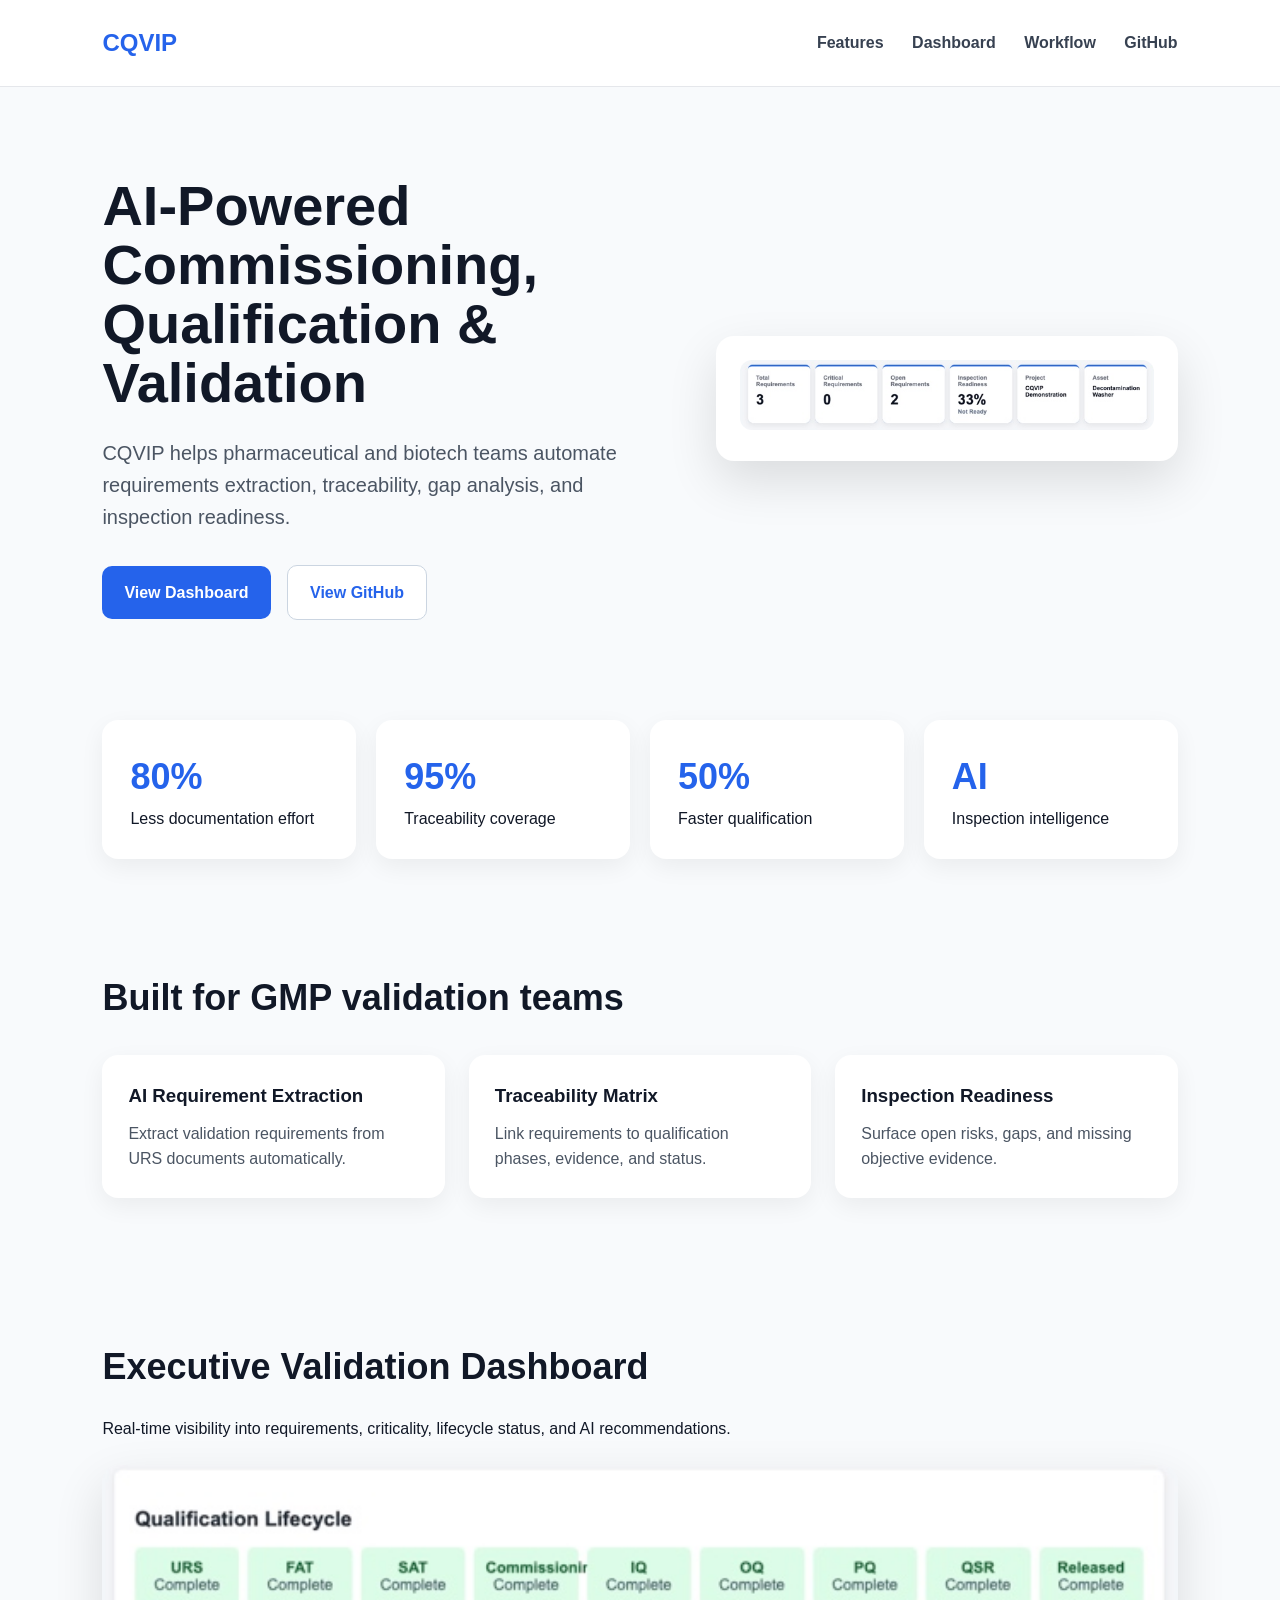
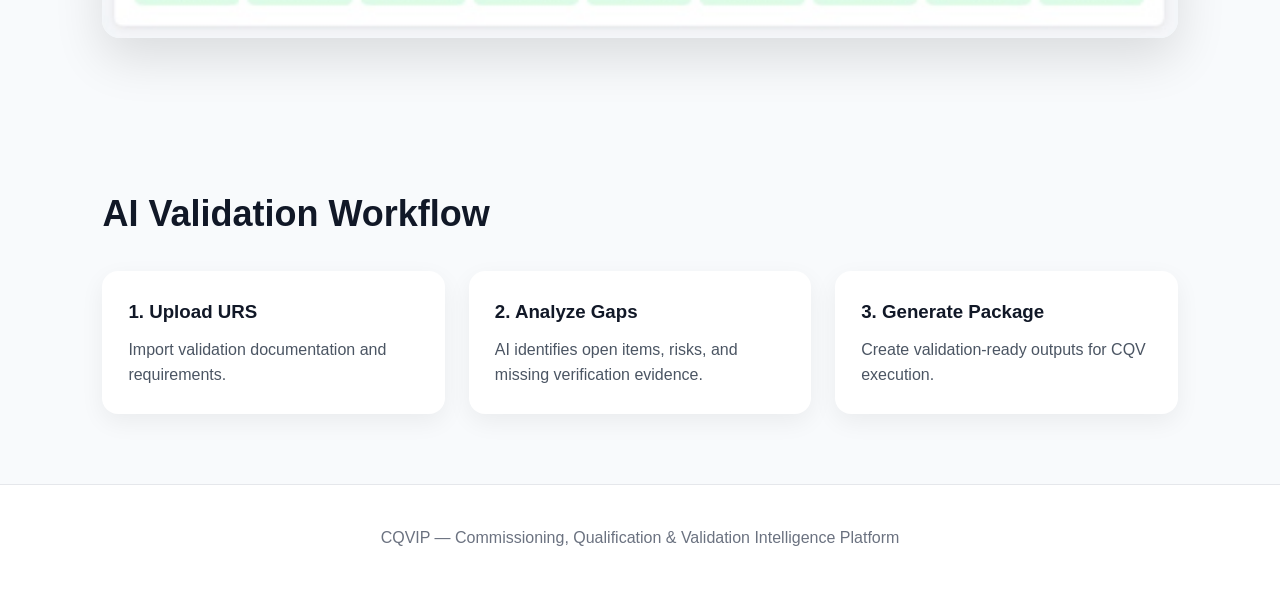
==== docs/index.html @ 88fcbb46 "Add GitHub Pages site" ====
<!DOCTYPE html>
<html lang="en">
<head>
  <meta charset="UTF-8" />
  <meta name="viewport" content="width=device-width, initial-scale=1.0" />
  <title>CQVIP | AI Validation Intelligence</title>
  <style>
    * {
      box-sizing: border-box;
      margin: 0;
      padding: 0;
    }

    body {
      font-family: Arial, sans-serif;
      background: #f8fafc;
      color: #111827;
      line-height: 1.6;
    }

    header {
      padding: 24px 8%;
      display: flex;
      justify-content: space-between;
      align-items: center;
      background: white;
      border-bottom: 1px solid #e5e7eb;
      position: sticky;
      top: 0;
      z-index: 10;
    }

    .logo {
      font-size: 24px;
      font-weight: 800;
      color: #2563eb;
    }

    nav a {
      margin-left: 24px;
      text-decoration: none;
      color: #374151;
      font-weight: 600;
    }

    .hero {
      padding: 90px 8% 60px;
      display: grid;
      grid-template-columns: 1.1fr 0.9fr;
      gap: 50px;
      align-items: center;
    }

    .hero h1 {
      font-size: 56px;
      line-height: 1.05;
      margin-bottom: 24px;
    }

    .hero p {
      font-size: 20px;
      color: #4b5563;
      margin-bottom: 32px;
    }

    .buttons a {
      display: inline-block;
      padding: 14px 22px;
      border-radius: 10px;
      text-decoration: none;
      font-weight: 700;
      margin-right: 12px;
    }

    .primary {
      background: #2563eb;
      color: white;
    }

    .secondary {
      background: white;
      color: #2563eb;
      border: 1px solid #cbd5e1;
    }

    .mockup {
      background: white;
      padding: 24px;
      border-radius: 18px;
      box-shadow: 0 20px 50px rgba(0,0,0,0.12);
    }

    .mockup img {
      width: 100%;
      border-radius: 12px;
    }

    .stats {
      padding: 40px 8%;
      display: grid;
      grid-template-columns: repeat(4, 1fr);
      gap: 20px;
    }

    .stat {
      background: white;
      padding: 28px;
      border-radius: 16px;
      box-shadow: 0 8px 24px rgba(0,0,0,0.06);
    }

    .stat h2 {
      font-size: 36px;
      color: #2563eb;
    }

    .section {
      padding: 70px 8%;
    }

    .section h2 {
      font-size: 36px;
      margin-bottom: 20px;
    }

    .cards {
      display: grid;
      grid-template-columns: repeat(3, 1fr);
      gap: 24px;
      margin-top: 28px;
    }

    .card {
      background: white;
      padding: 26px;
      border-radius: 16px;
      box-shadow: 0 8px 24px rgba(0,0,0,0.06);
    }

    .card h3 {
      margin-bottom: 10px;
      color: #111827;
    }

    .card p {
      color: #4b5563;
    }

    .dashboard img {
      width: 100%;
      border-radius: 18px;
      box-shadow: 0 20px 50px rgba(0,0,0,0.12);
      margin-top: 24px;
    }

    footer {
      padding: 40px 8%;
      text-align: center;
      color: #6b7280;
      border-top: 1px solid #e5e7eb;
      background: white;
    }

    @media (max-width: 900px) {
      .hero,
      .stats,
      .cards {
        grid-template-columns: 1fr;
      }

      .hero h1 {
        font-size: 42px;
      }
    }
  </style>
</head>

<body>
  <header>
    <div class="logo">CQVIP</div>
    <nav>
      <a href="#features">Features</a>
      <a href="#dashboard">Dashboard</a>
      <a href="#workflow">Workflow</a>
      <a href="https://github.com/gjoanis/CQVIP">GitHub</a>
    </nav>
  </header>

  <section class="hero">
    <div>
      <h1>AI-Powered Commissioning, Qualification & Validation</h1>
      <p>
        CQVIP helps pharmaceutical and biotech teams automate requirements extraction,
        traceability, gap analysis, and inspection readiness.
      </p>
      <div class="buttons">
        <a class="primary" href="#dashboard">View Dashboard</a>
        <a class="secondary" href="https://github.com/gjoanis/CQVIP">View GitHub</a>
      </div>
    </div>

    <div class="mockup">
      <img src="screenshots/dashboard.png" alt="CQVIP Dashboard">
    </div>
  </section>

  <section class="stats">
    <div class="stat">
      <h2>80%</h2>
      <p>Less documentation effort</p>
    </div>
    <div class="stat">
      <h2>95%</h2>
      <p>Traceability coverage</p>
    </div>
    <div class="stat">
      <h2>50%</h2>
      <p>Faster qualification</p>
    </div>
    <div class="stat">
      <h2>AI</h2>
      <p>Inspection intelligence</p>
    </div>
  </section>

  <section id="features" class="section">
    <h2>Built for GMP validation teams</h2>

    <div class="cards">
      <div class="card">
        <h3>AI Requirement Extraction</h3>
        <p>Extract validation requirements from URS documents automatically.</p>
      </div>

      <div class="card">
        <h3>Traceability Matrix</h3>
        <p>Link requirements to qualification phases, evidence, and status.</p>
      </div>

      <div class="card">
        <h3>Inspection Readiness</h3>
        <p>Surface open risks, gaps, and missing objective evidence.</p>
      </div>
    </div>
  </section>

  <section id="dashboard" class="section dashboard">
    <h2>Executive Validation Dashboard</h2>
    <p>Real-time visibility into requirements, criticality, lifecycle status, and AI recommendations.</p>
    <img src="screenshots/executive.png" alt="CQVIP Executive Dashboard">
  </section>

  <section id="workflow" class="section">
    <h2>AI Validation Workflow</h2>

    <div class="cards">
      <div class="card">
        <h3>1. Upload URS</h3>
        <p>Import validation documentation and requirements.</p>
      </div>

      <div class="card">
        <h3>2. Analyze Gaps</h3>
        <p>AI identifies open items, risks, and missing verification evidence.</p>
      </div>

      <div class="card">
        <h3>3. Generate Package</h3>
        <p>Create validation-ready outputs for CQV execution.</p>
      </div>
    </div>
  </section>

  <footer>
    CQVIP — Commissioning, Qualification & Validation Intelligence Platform
  </footer>
</body>
</html>
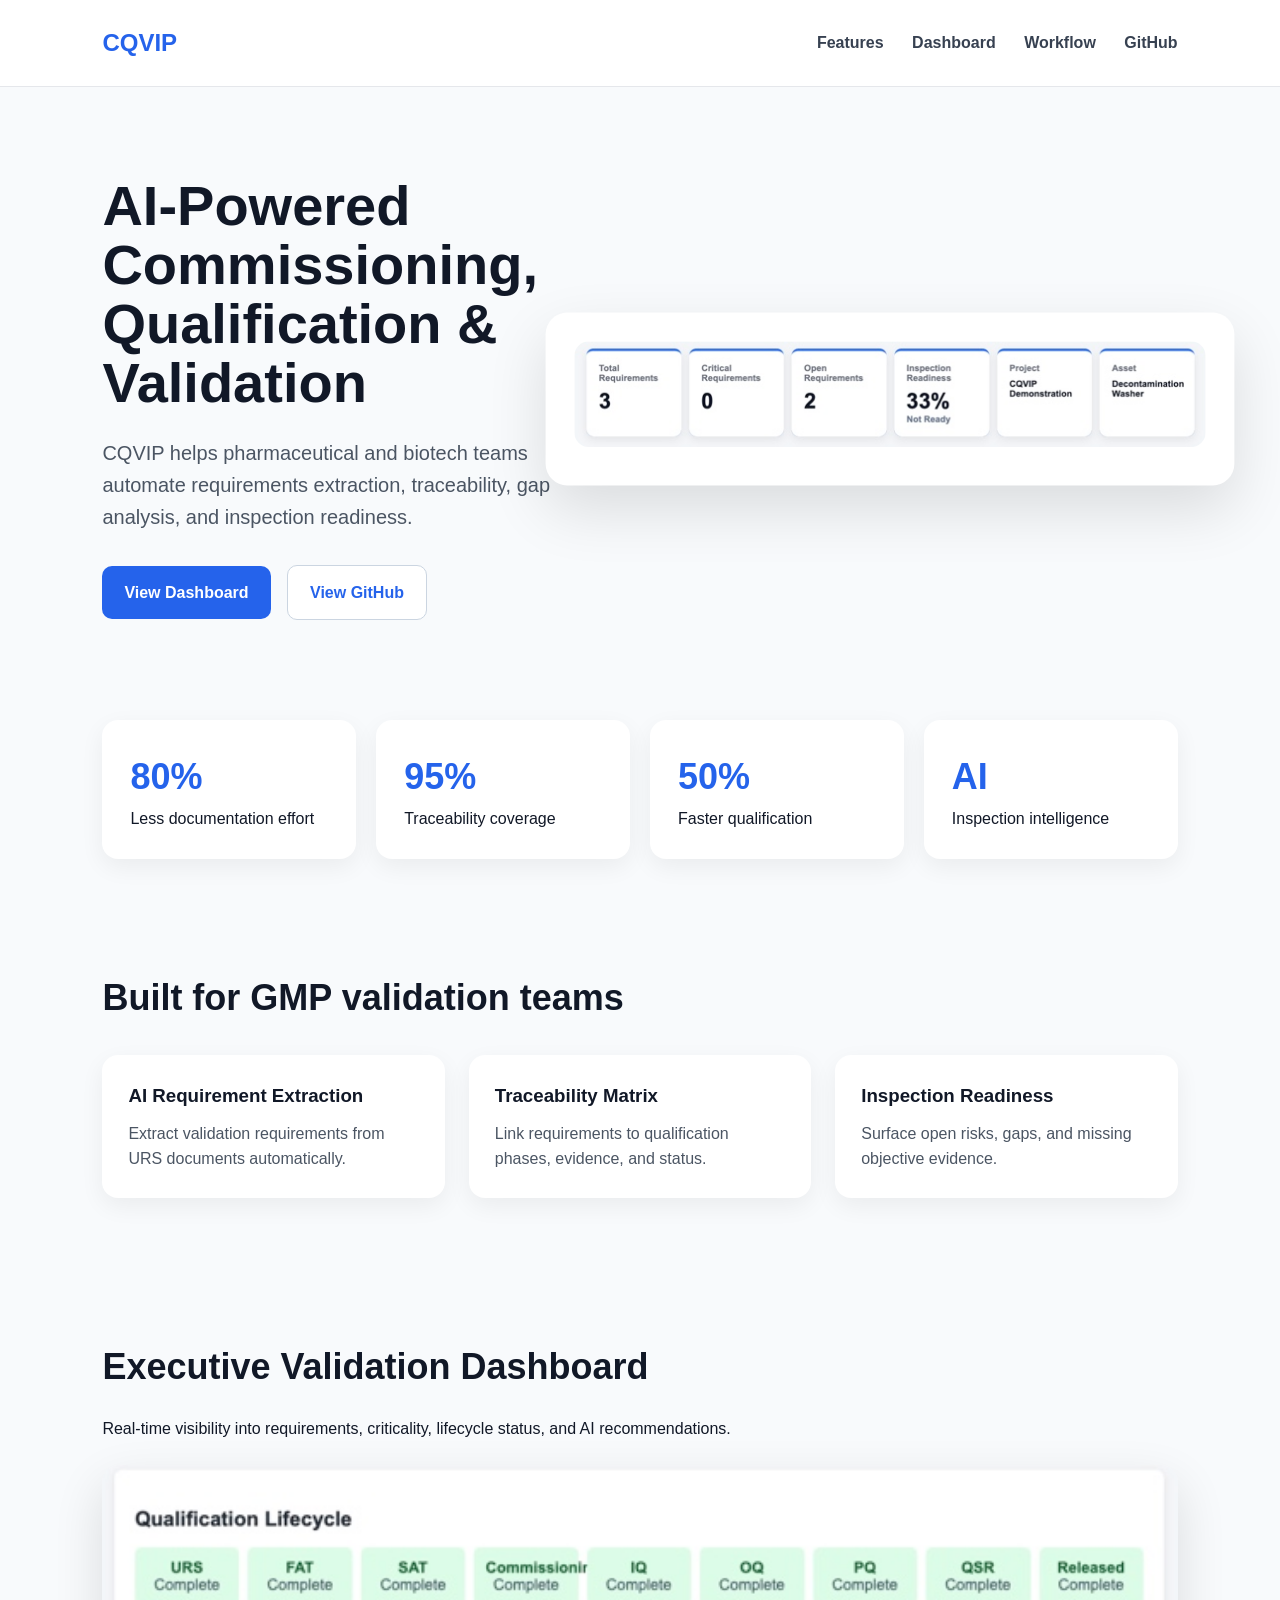
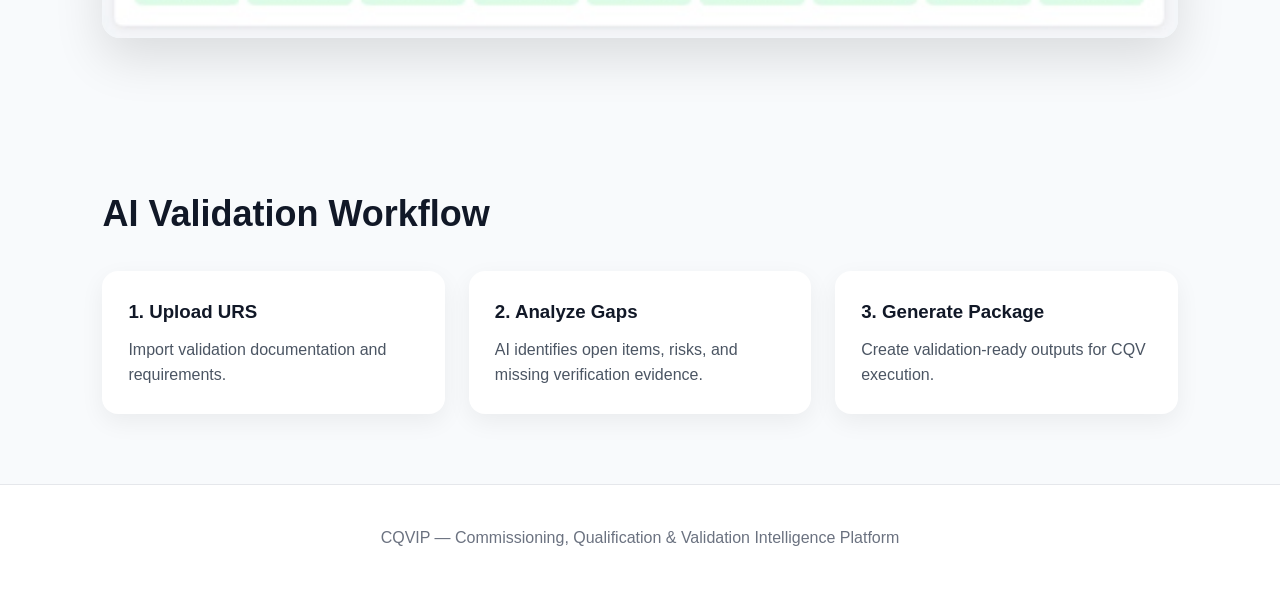
==== commit c2ded655: "Initial CQVIP working prototype" ====
--- a/docs/index.html
+++ b/docs/index.html
@@ -46,7 +46,7 @@
     .hero {
       padding: 90px 8% 60px;
       display: grid;
-      grid-template-columns: 1.1fr 0.9fr;
+      grid-template-columns: 1.1fr 1.4fr;
       gap: 50px;
       align-items: center;
     }
@@ -88,6 +88,7 @@
       padding: 24px;
       border-radius: 18px;
       box-shadow: 0 20px 50px rgba(0,0,0,0.12);
+      transform: scale(1.2);
     }
 
     .mockup img {
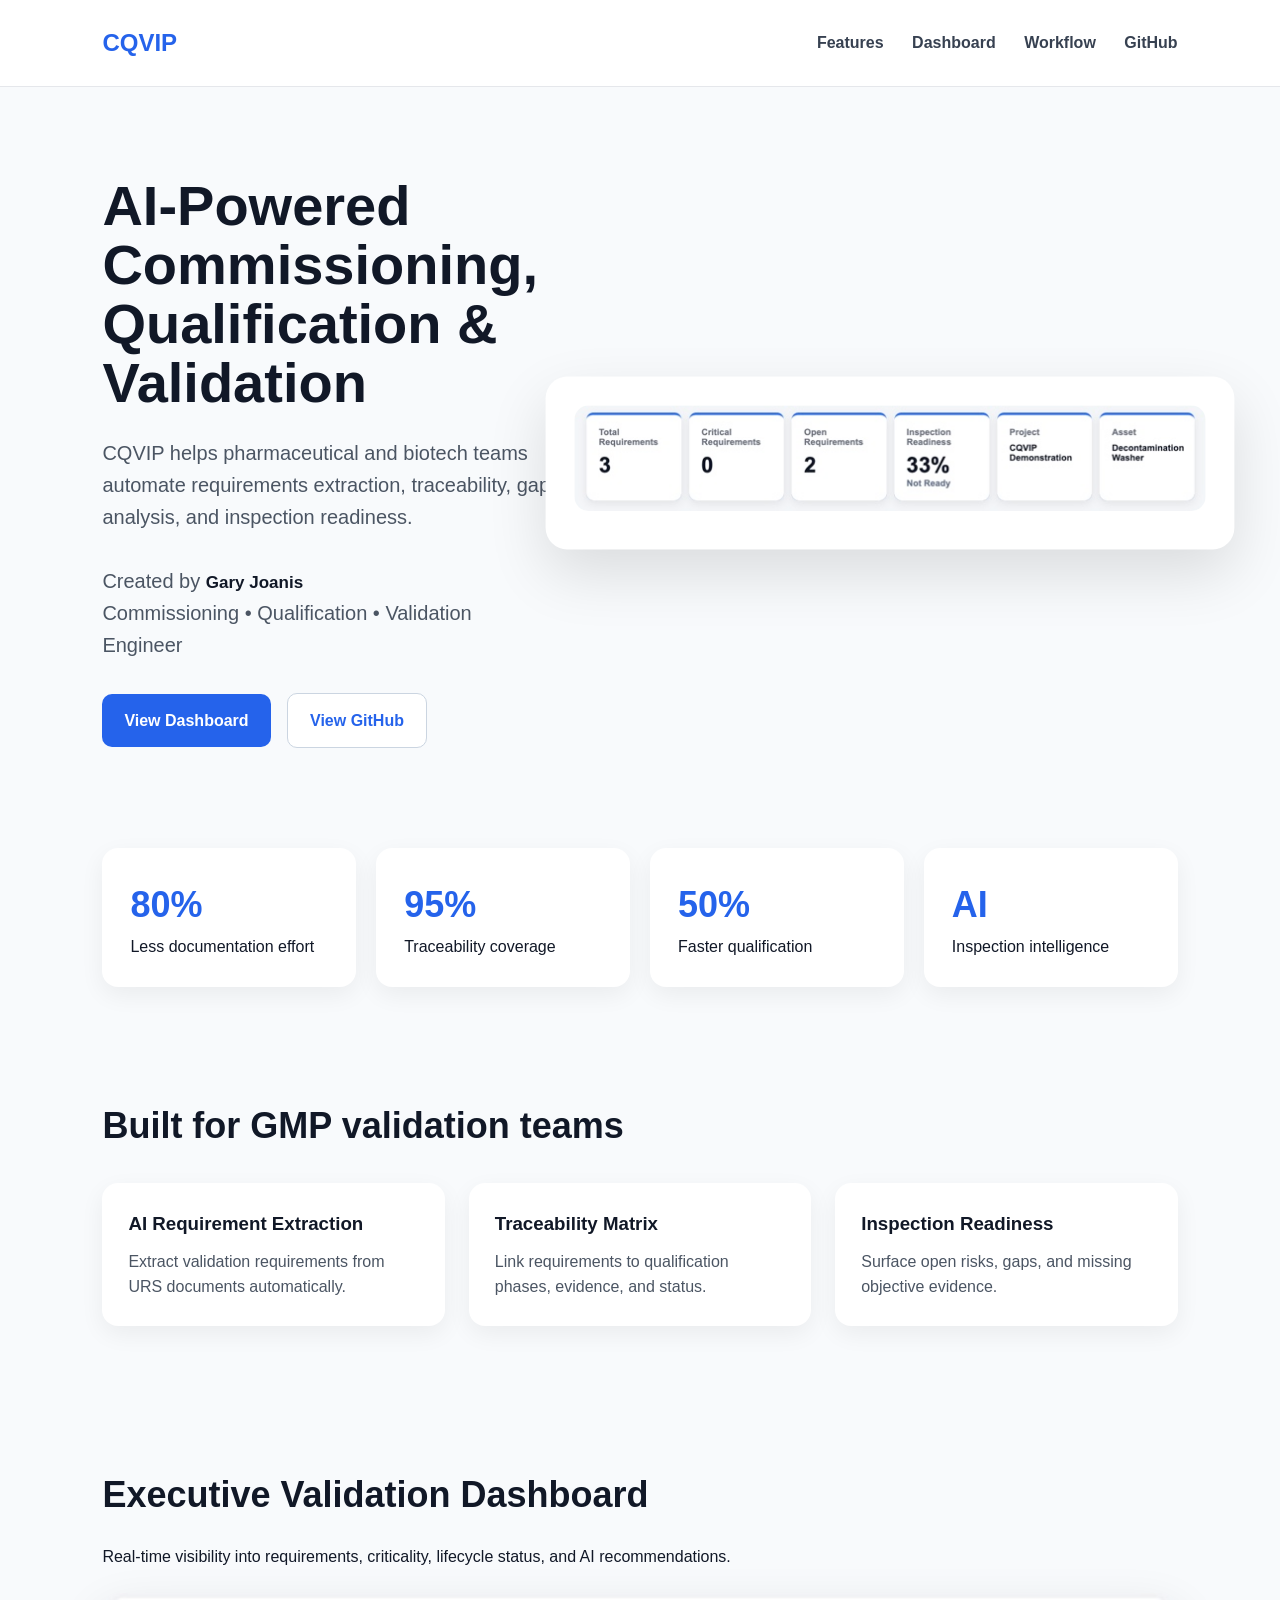
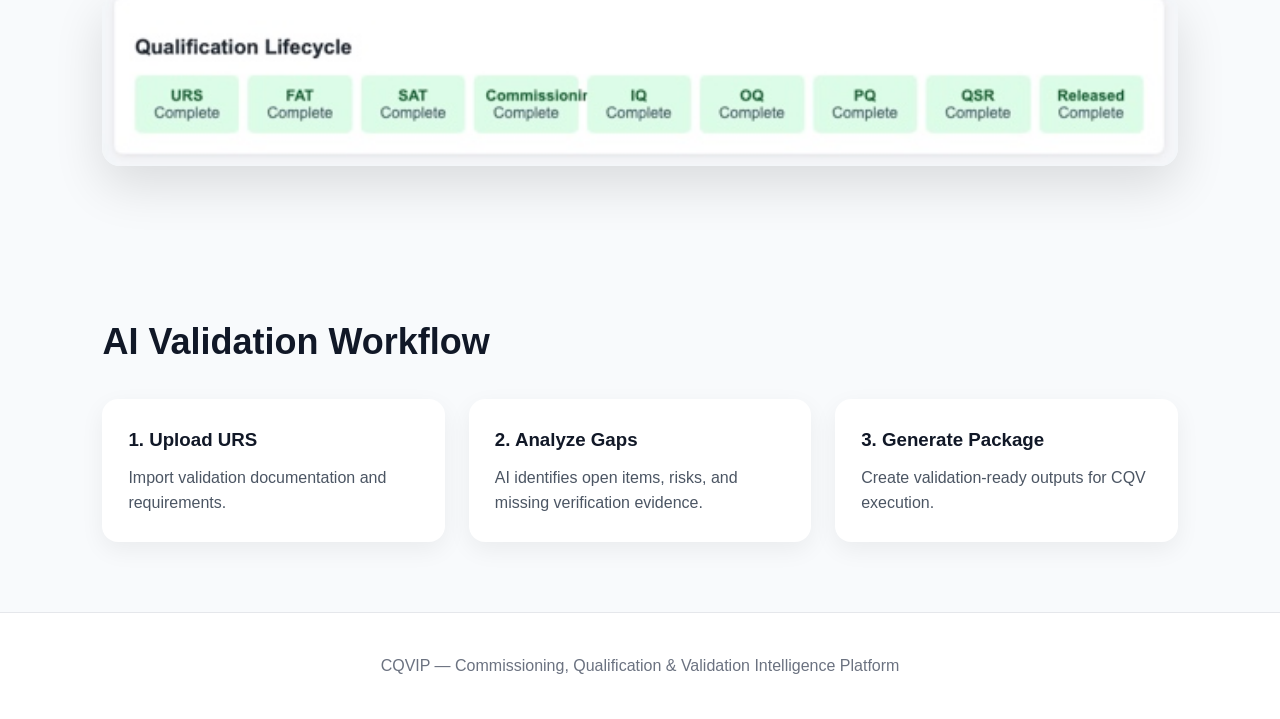
==== commit 933f2e75: "Initial CQVIP working prototype" ====
--- a/docs/index.html
+++ b/docs/index.html
@@ -5,6 +5,18 @@
   <meta name="viewport" content="width=device-width, initial-scale=1.0" />
   <title>CQVIP | AI Validation Intelligence</title>
   <style>
+    .founder {
+margin-top: 20px;
+margin-bottom: 28px;
+font-size: 16px;
+color: #64748b;
+line-height: 1.6;
+}
+
+.founder strong {
+  color: #111827;
+  font-size: 17px;
+}
     * {
       box-sizing: border-box;
       margin: 0;
@@ -193,6 +205,11 @@
       <p>
         CQVIP helps pharmaceutical and biotech teams automate requirements extraction,
         traceability, gap analysis, and inspection readiness.
+        <p class="founder">
+Created by <strong>Gary Joanis</strong><br>
+Commissioning • Qualification • Validation Engineer
+</p>
+
       </p>
       <div class="buttons">
         <a class="primary" href="#dashboard">View Dashboard</a>
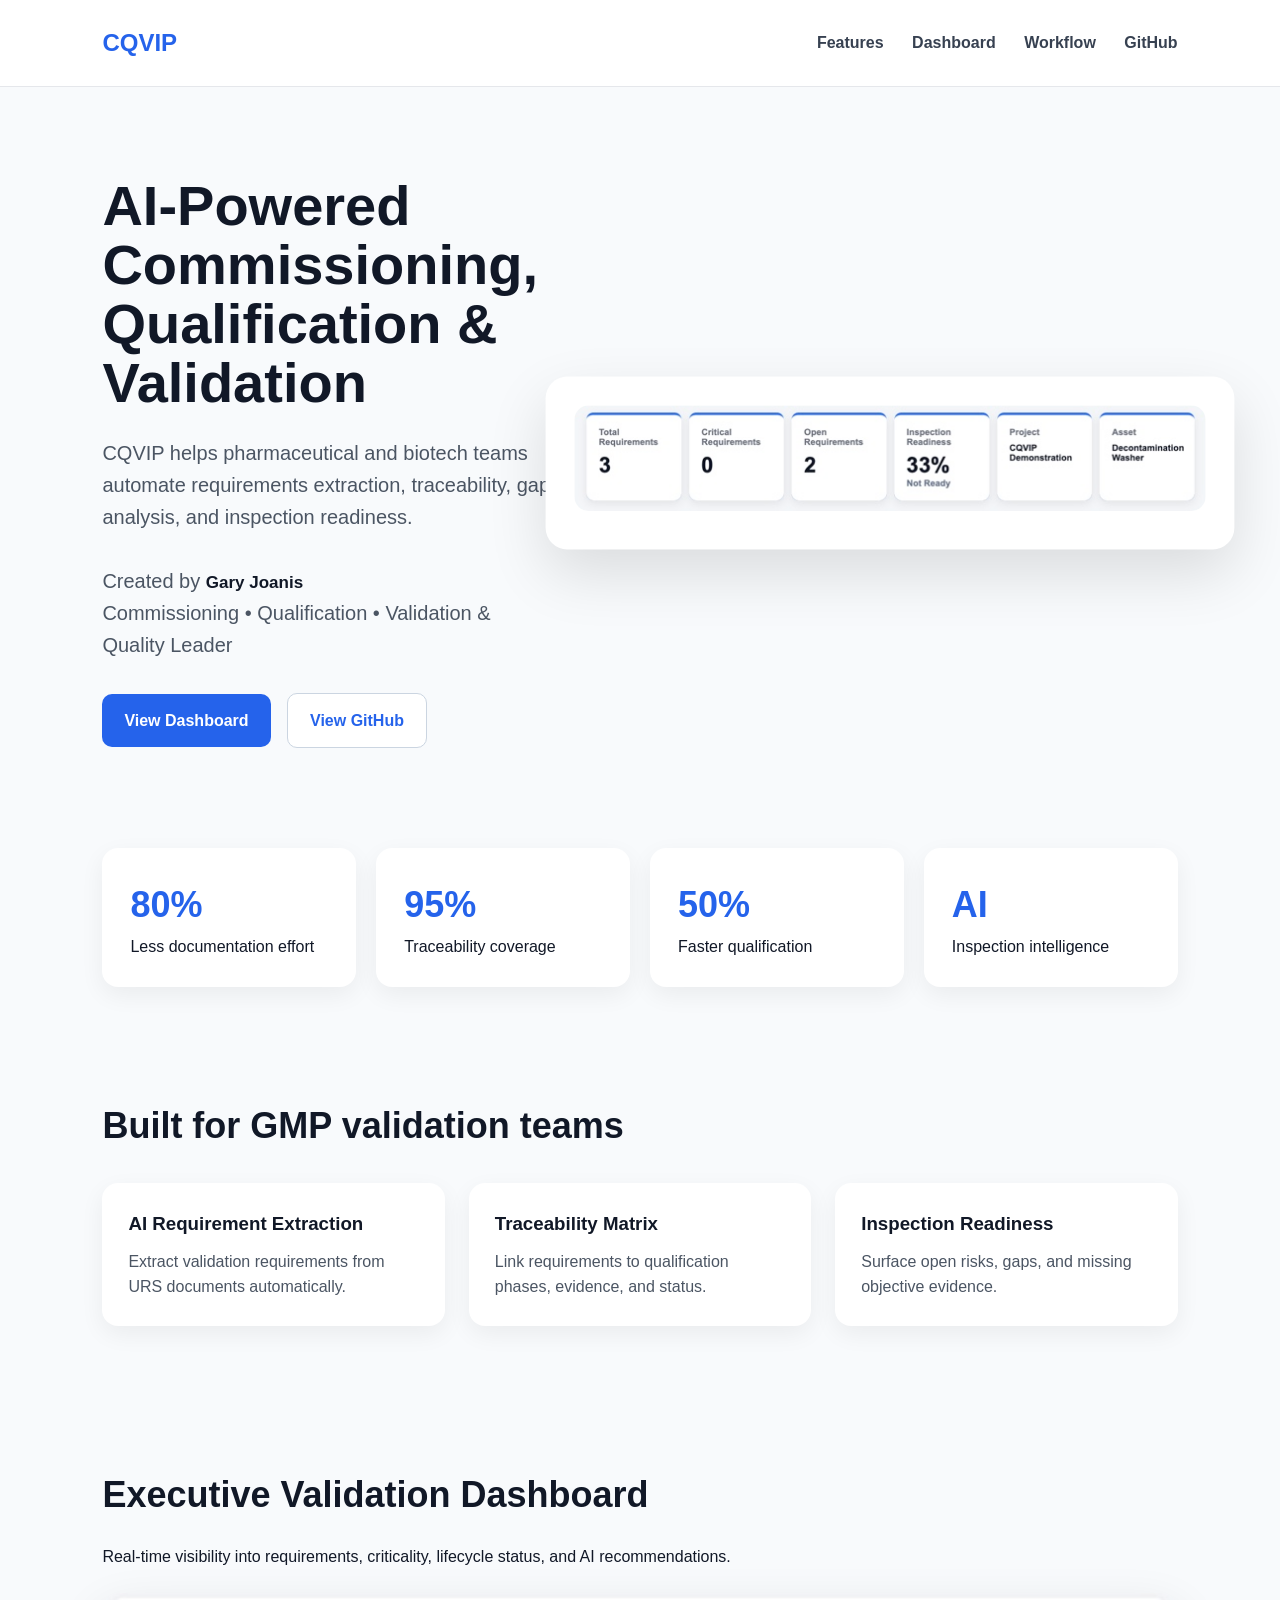
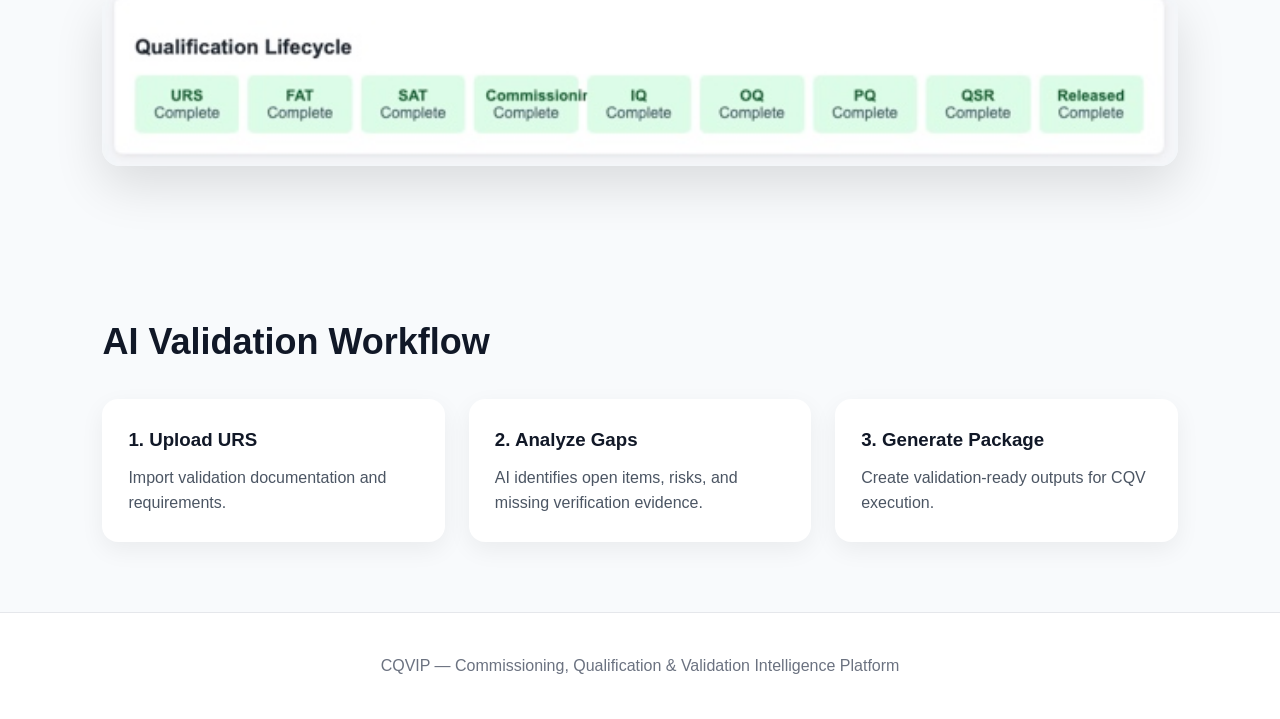
==== commit 5ba54952: "Initial CQVIP working prototype" ====
--- a/docs/index.html
+++ b/docs/index.html
@@ -206,11 +206,10 @@
         CQVIP helps pharmaceutical and biotech teams automate requirements extraction,
         traceability, gap analysis, and inspection readiness.
         <p class="founder">
-Created by <strong>Gary Joanis</strong><br>
-Commissioning • Qualification • Validation Engineer
-</p>
-
-      </p>
+      Created by <strong>Gary Joanis</strong><br>
+      Commissioning • Qualification • Validation & Quality Leader
+    </p>
+
       <div class="buttons">
         <a class="primary" href="#dashboard">View Dashboard</a>
         <a class="secondary" href="https://github.com/gjoanis/CQVIP">View GitHub</a>
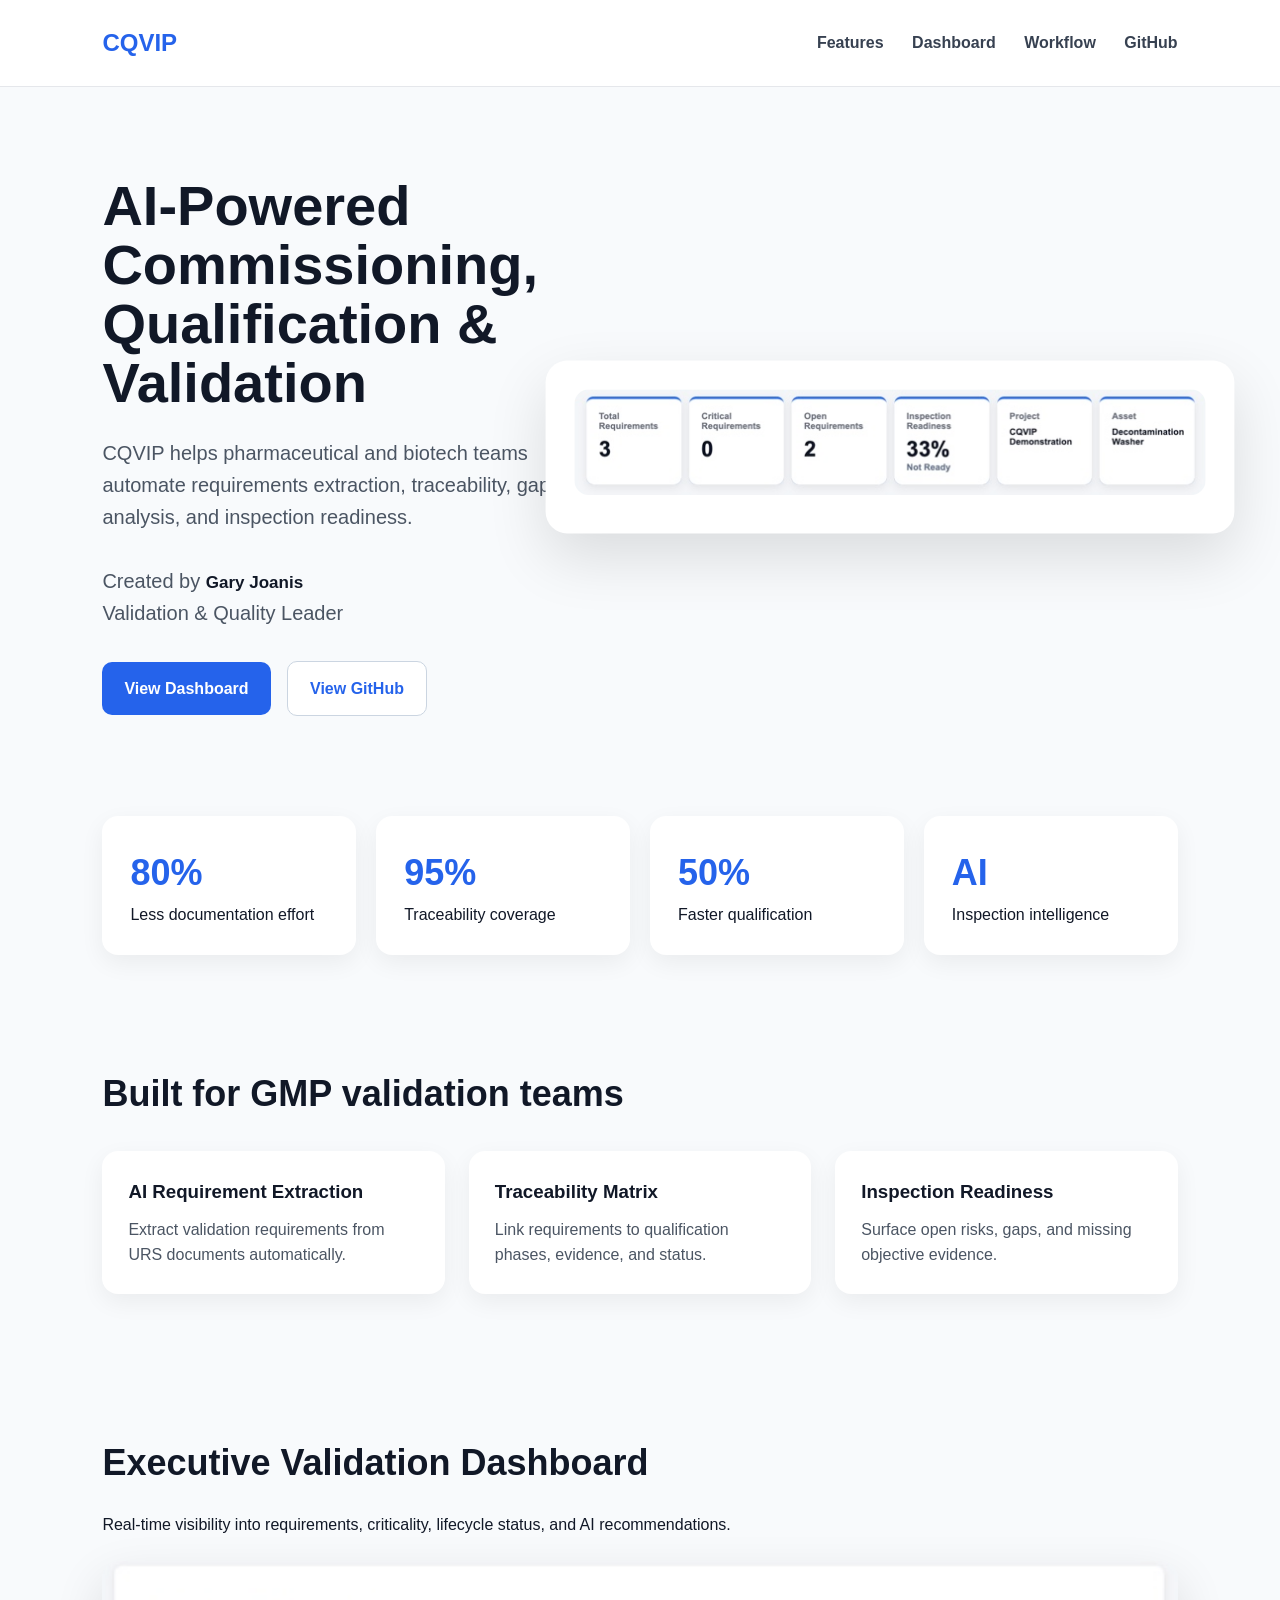
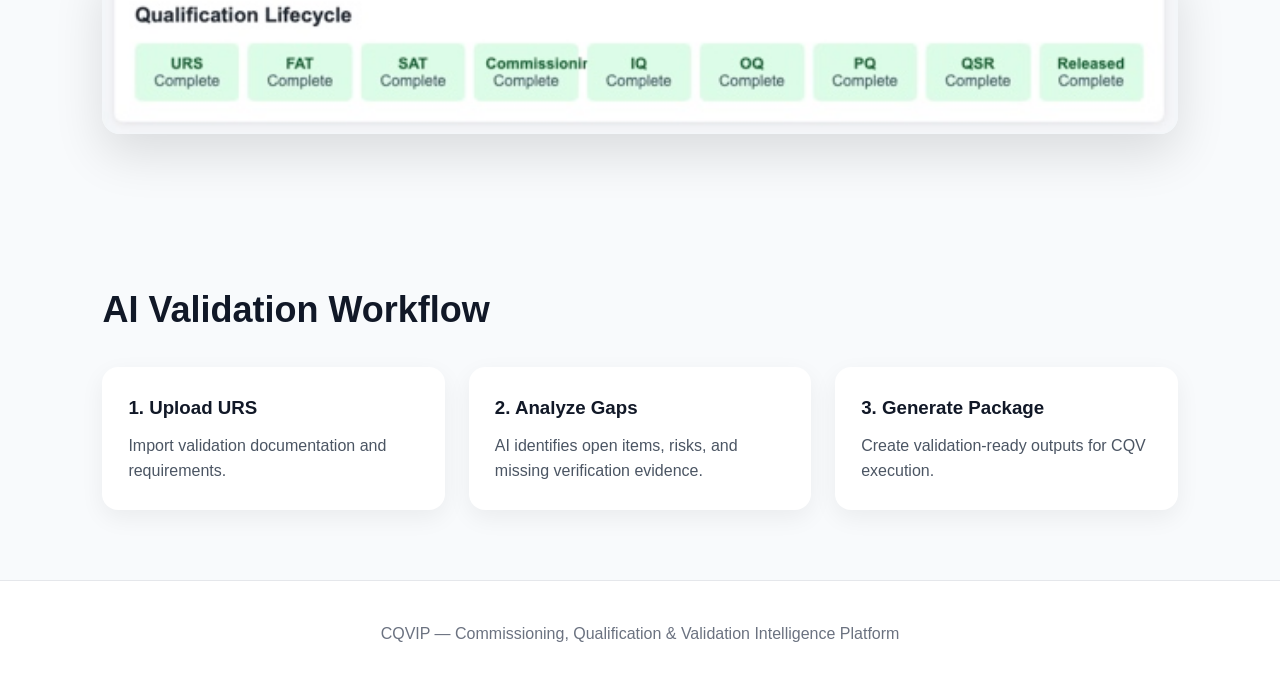
==== commit d2584082: "Initial CQVIP working prototype" ====
--- a/docs/index.html
+++ b/docs/index.html
@@ -207,7 +207,7 @@
         traceability, gap analysis, and inspection readiness.
         <p class="founder">
       Created by <strong>Gary Joanis</strong><br>
-      Commissioning • Qualification • Validation & Quality Leader
+      Validation & Quality Leader
     </p>
 
       <div class="buttons">
